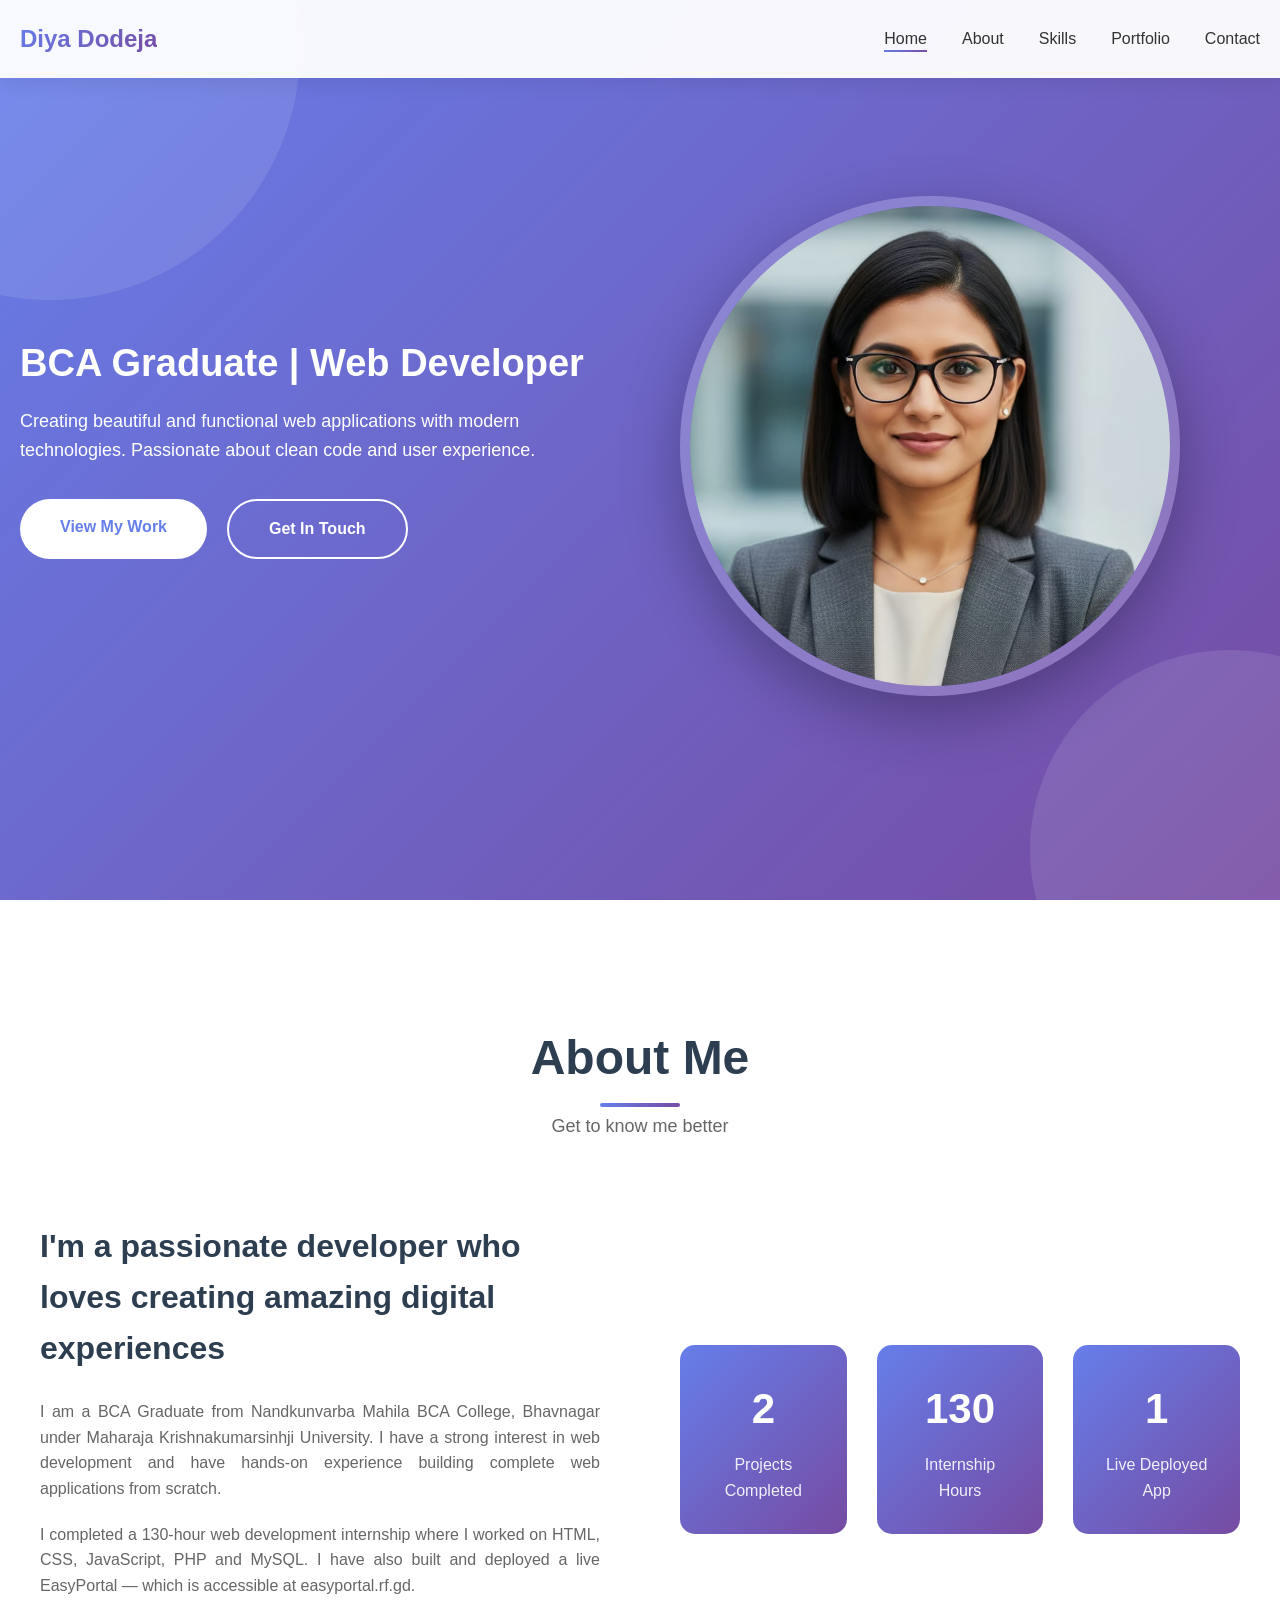
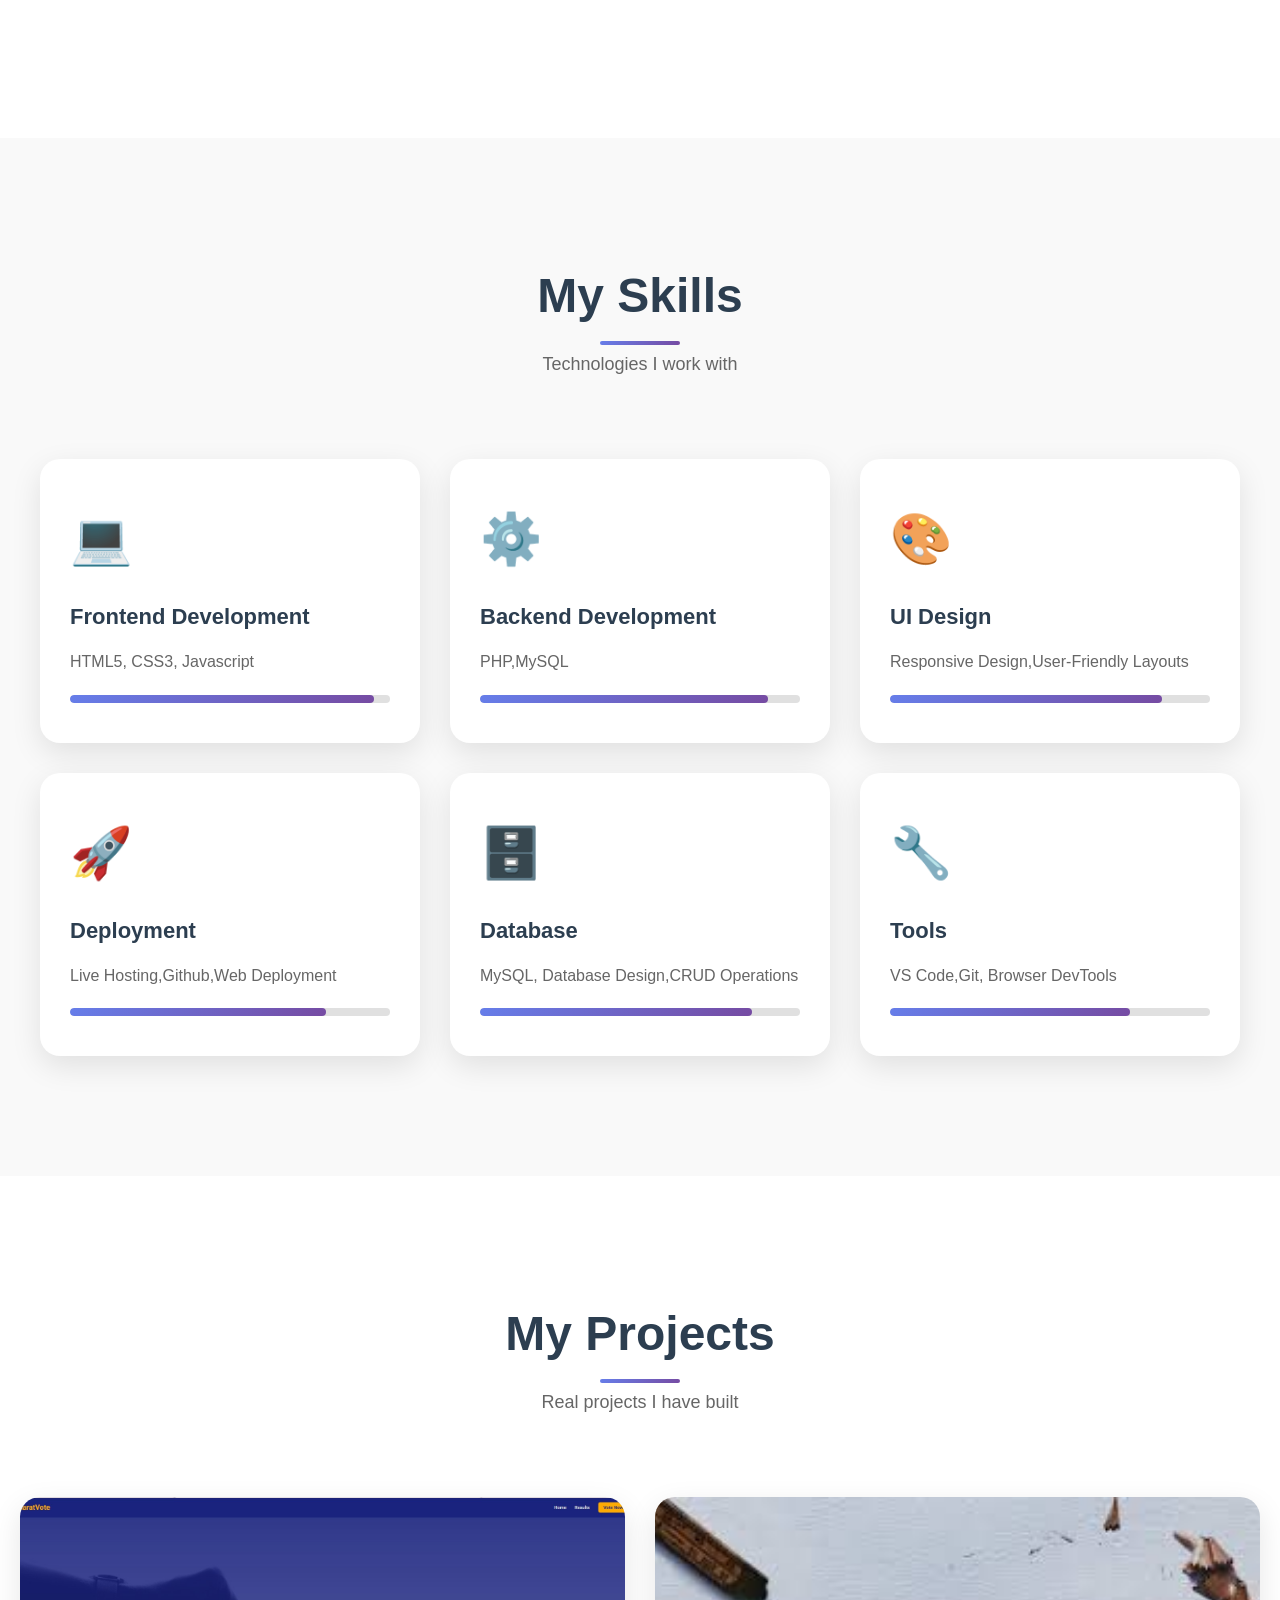
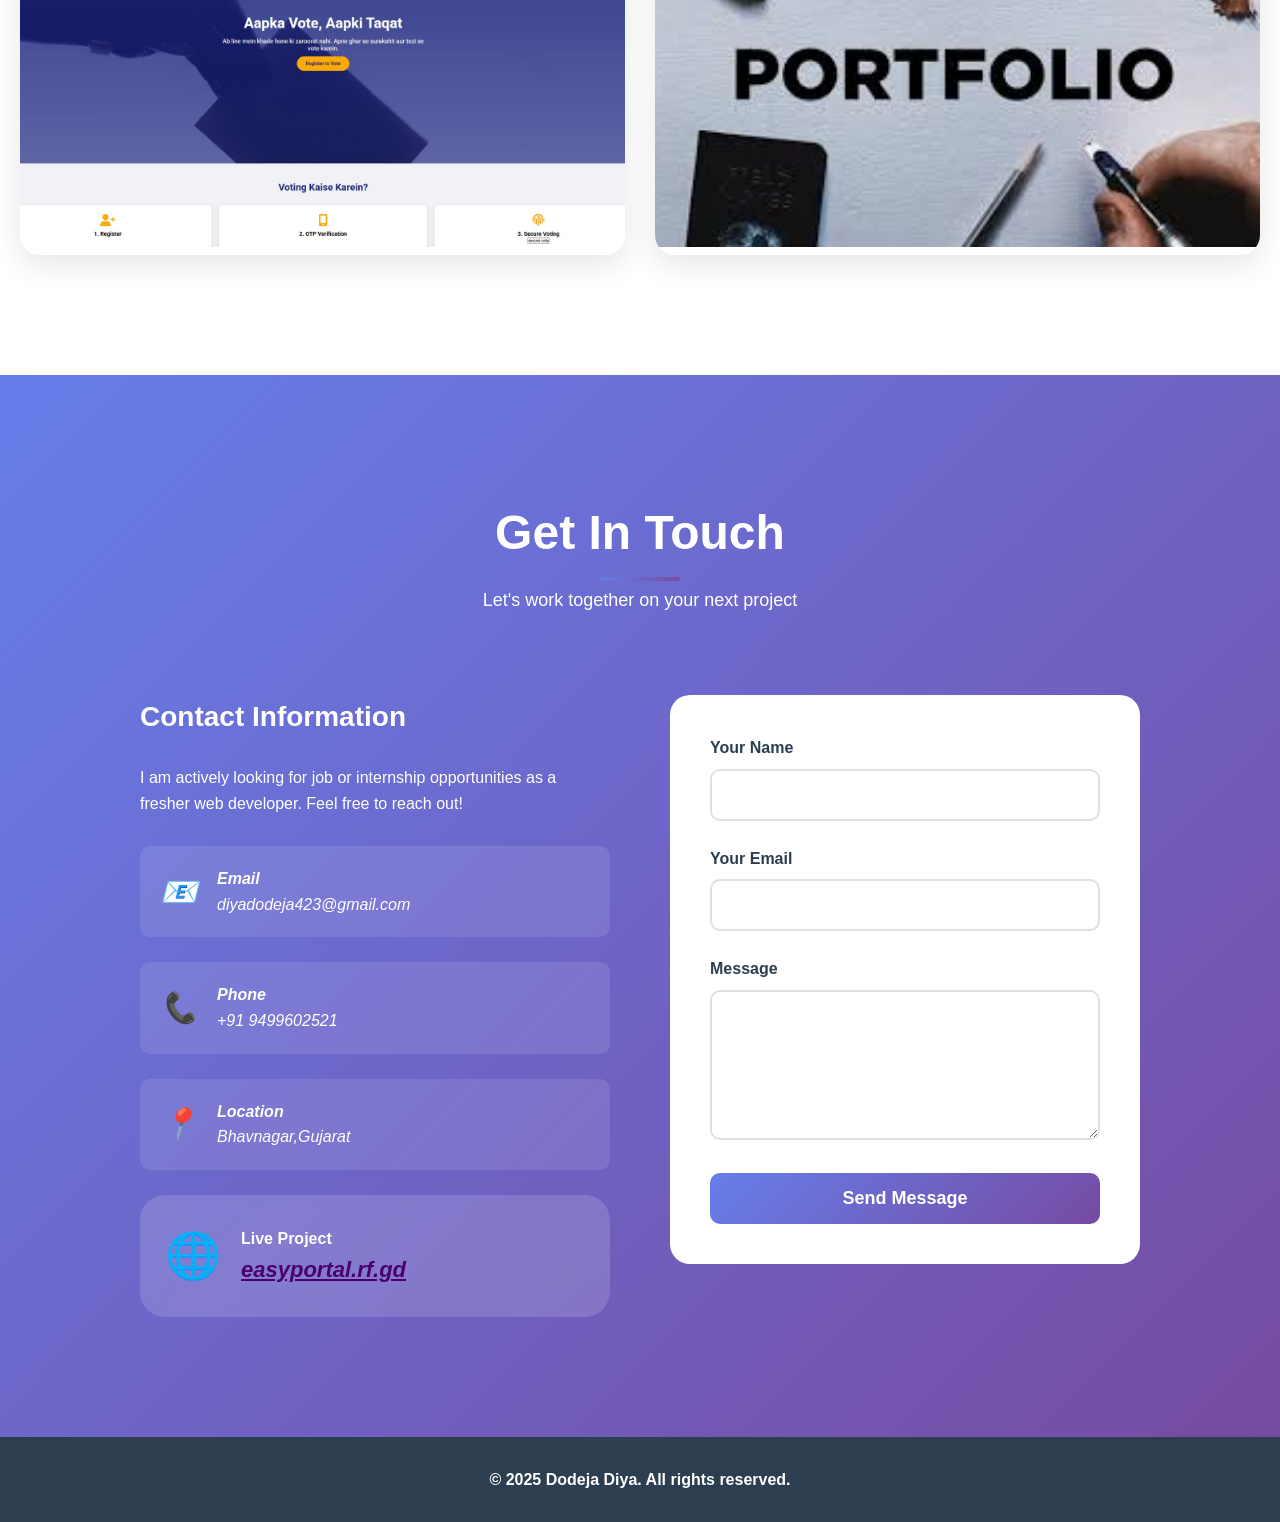
==== index.html @ b9c9d6f6 "Update index.html" ====
<!DOCTYPE html>
<html lang="en">

<head>
   
    <meta charset="UTF-8">
    <meta name="viewport" content="width=device-width, initial-scale=1.0">
    <title>My Portfolio</title>
    <link rel="stylesheet" type='text/css' media='screen' href="portfolio.css">
</head>

<body>
    <!-- Navigation -->
    <nav>
        <div class="container">
            <div class="logo">Diya Dodeja</div>
            <ul>
                <li><a href="#home" class="active">Home</a></li>
                <li><a href="#about">About</a></li>
                <li><a href="#skills">Skills</a></li>
                <li><a href="#portfolio">Portfolio</a></li>
                <li><a href="#contact">Contact</a></li>
            </ul>
        </div>
    </nav>

    <!-- Hero Section -->
    <section class="hero" id="home">
        <div class="container">
            <div class="hero-content">
                <h1>BCA Graduate | Web Developer</h1>
                
                <p>
                    Creating beautiful and functional web applications with modern technologies. Passionate about clean
                    code and user experience.
                </p>
                <div class="hero-buttons">
                    <a href="#portfolio" class="btn btn-primary">View My Work</a>
                    <a href="#contact" class="btn btn-secondary">Get In Touch</a>
                </div>
            </div>
            <div class="hero-image">
                <img src="images/profile.png" alt="Profile" class="profile-image">
            </div>
        </div>
    </section>

    <!-- About Section -->
    <section class="about" id="about">
        <div class="container">
            <header class="section-header">
                <h2>About Me</h2>
                <p>Get to know me better</p>
            </header>

            <div class="about-content">
                <div class="about-text">
                    <h3>I'm a passionate developer who loves creating amazing digital experiences</h3>
                    <p>
                        I am a BCA Graduate from Nandkunvarba 
                       Mahila BCA College, Bhavnagar under
                       Maharaja Krishnakumarsinhji University.
                       I have a strong interest in web
                       development and have hands-on experience
                       building complete web applications from scratch.
                    </p>
                    <p>
                        I completed a 130-hour web development
                       internship where I worked on HTML, CSS,
                      JavaScript, PHP and MySQL. I have also 
                       built and deployed a live EasyPortal — which
                       is accessible at easyportal.rf.gd.
                    </p>
                </div>

                <div class="stats">
                    <div class="stat-box">
                        <div class="stat-number">2</div>
                        <div class="stat-label">Projects Completed</div>
                    </div>
                    <div class="stat-box">
                        <div class="stat-number">130</div>
                        <div class="stat-label">Internship Hours </div>
                    </div>
                    <div class="stat-box">
                        <div class="stat-number">1 </div>
                        <div class="stat-label">Live Deployed App </div>
                    </div>
                </div>
            </div>
        </div>
    </section>

    <!-- Skills Section -->
    <section class="skills" id="skills">
        <div class="container">
            <header class="section-header">
                <h2>My Skills</h2>
                <p>Technologies I work with</p>
            </header>

            <div class="skills-grid">
                <article class="skill-card">
                    <div class="skill-icon">💻</div>
                    <h3>Frontend Development</h3>
                    <p>HTML5, CSS3, Javascript</p>
                    <div class="skill-progress">
                        <div class="progress-bar" style="width: 95%"></div>
                    </div>
                </article>

                <article class="skill-card">
                    <div class="skill-icon">⚙️</div>
                    <h3>Backend Development</h3>
                    <p>PHP,MySQL</p>
                    <div class="skill-progress">
                        <div class="progress-bar" style="width: 90%"></div>
                    </div>
                </article>

                <article class="skill-card">
                    <div class="skill-icon">🎨</div>
                    <h3>UI Design</h3>
                    <p> Responsive Design,User-Friendly Layouts</p>
                    <div class="skill-progress">
                        <div class="progress-bar" style="width: 85%"></div>
                    </div>
                </article>

                <article class="skill-card">
                    <div class="skill-icon">🚀</div>
                    <h3>Deployment</h3>
                    <p>Live Hosting,Github,Web Deployment</p>
                    <div class="skill-progress">
                        <div class="progress-bar" style="width: 80%"></div>
                    </div>
                </article>

                <article class="skill-card">
                    <div class="skill-icon">🗄️</div>

                    <h3>Database</h3>
                    <p>MySQL, Database Design,CRUD Operations</p>
                    <div class="skill-progress">
                        <div class="progress-bar" style="width: 85%"></div>
                    </div>
                </article>

                <article class="skill-card">
                    <div class="skill-icon">🔧</div>
                    <h3>Tools</h3>
                    <p>VS Code,Git, Browser DevTools</p>
                    <div class="skill-progress">
                        <div class="progress-bar" style="width: 75%"></div>
                    </div>
                </article>
            </div>
        </div>
    </section>

    <!-- Portfolio Section -->
    <section class="portfolio" id="portfolio">
        <div class="container">
            <header class="section-header">
                <h2>My Projects</h2>
                <p>Real projects I have built</p>
            </header>

            <div class="portfolio-grid">
                <article class="portfolio-item">
                    <figure>
                        <img src="images/disha.jpg" alt="Easy Portal -Live Project">
                    </figure>
                    <div class="portfolio-overlay">
                        <h3>Easy Portal</h3>
                        <p>Designed with a simple and user- friendly interface, BharatVote makes digital voting easy,fast and reliable for everyone. </p>
                        <div class="tags">
                            <span class="tag">HTML</span>
                            <span class="tag">CSS</span>
                            <span class="tag">JAVASCRIPT</span>
                            <span class="tag">PHP</span>
                            <span class="tag">MYSQL</span>
                        </div>
                    </div>
                </article>

                <article class="portfolio-item">
                    <figure>
                        <img src="images/port.jpg" alt="Portfolio">
                    </figure>
                    <div class="portfolio-overlay">
                        <h3>Personal Portfolio Website</h3>
                        <p>My Personal Portoflio website showcasing my skills, project and contact information. Built with pure HTML, CSS and JavaScript and deployed on Github.</p>
                        <div class="tags">
                            <span class="tag">HTML</span>
                            <span class="tag">CSS</span>
                            <span class="tag">JavaScript</span>
                           
                        </div>
                    </div>
                </article>
                
            </div>
        </div>
    </section>

    <!-- Contact Section -->
    <section class="contact" id="contact">
        <div class="container">
            <header class="section-header">
                <h2>Get In Touch</h2>
                <p>Let's work together on your next project</p>
            </header>

            <div class="contact-grid">
                <div class="contact-info">
                    <h3>Contact Information</h3>
                    <p style="margin-bottom: 30px;">
                        I am actively looking for job or internship opportunities as a fresher web developer.
                       Feel free to reach out!
                    </p>

                    <address>
                        <div class="contact-item">
                            <span class="contact-icon">📧</span>
                            <div>
                                <strong>Email</strong><br>
                                diyadodeja423@gmail.com
                            </div>
                        </div>

                        <div class="contact-item">
                            <span class="contact-icon">📞</span>
                            <div>
                                <strong>Phone</strong><br>
                                +91 9499602521
                            </div>
                        </div>

                        <div class="contact-item">
                            <span class="contact-icon">📍</span>
                            <div>
                                <strong>Location</strong><br>
                                Bhavnagar,Gujarat
                            </div>
                        </div>
                    </address>
                   <div class="info-box">
                      <div class="icon">🌐</div>

                      <div>
                          <strong>Live Project<strong><br>

                          <a href="https://easyportal.rf.gd" target="_blank" class="project-link">
                           easyportal.rf.gd
                           
                           </a>
                      </div>
                     </div>
                </div>

                <form class="contact-form">
                    <div class="form-group">
                        <label for="name">Your Name</label>
                        <input type="text" id="name" required>
                    </div>

                    <div class="form-group">
                        <label for="email">Your Email</label>
                        <input type="email" id="email" required>
                    </div>

                    <div class="form-group">
                        <label for="message">Message</label>
                        <textarea id="message" required></textarea>
                    </div>

                    <button type="submit" class="submit-btn">Send Message</button>
                </form>
            </div>
        </div>
    </section>

    <!-- Footer -->
    <footer>
        <p>&copy; 2025 Dodeja Diya. All rights reserved.</p>
    </footer>

    <!-- Scroll to Top Button -->
    <button class="scroll-top" onclick="scrollToTop()">↑</button>

    <script>
        // Smooth scrolling
        document.querySelectorAll('a[href^="#"]').forEach(anchor => {
            anchor.addEventListener('click', function (e) {
                e.preventDefault();
                document.querySelector(this.getAttribute('href')).scrollIntoView({
                    behavior: 'smooth'
                });
            });
        });

        // Scroll to top button
        window.addEventListener('scroll', function () {
            const scrollTop = document.querySelector('.scroll-top');
            if (window.pageYOffset > 300) {
                scrollTop.classList.add('show');
            } else {
                scrollTop.classList.remove('show');
            }
        });

        function scrollToTop() {
            window.scrollTo({
                top: 0,
                behavior: 'smooth'
            });
        }

        // Form submission
        document.querySelector('.contact-form').addEventListener('submit', function (e) {
            e.preventDefault();
            alert('Thank you for your message! I will get back to you soon.');
            this.reset();
        });
    </script>
</body>

</html>
---- portfolio.css ----
* {
            margin: 0;
            padding: 0;
            box-sizing: border-box;
        }

        html {
            scroll-behavior: smooth;
        }

        body {
            font-family: 'Segoe UI', Tahoma, Geneva, Verdana, sans-serif;
            line-height: 1.6;
            color: #333;
            overflow-x: hidden;
        }

        /* Navigation */
        nav {
            position: fixed;
            top: 0;
            width: 100%;
            background: rgba(255, 255, 255, 0.95);
            backdrop-filter: blur(10px);
            box-shadow: 0 2px 20px rgba(0, 0, 0, 0.1);
            z-index: 1000;
            transition: all 0.3s;
        }

        nav.scrolled {
            background: rgba(255, 255, 255, 1);
        }

        nav .container {
            max-width: 1400px;
            margin: 0 auto;
            padding: 20px;
            display: flex;
            justify-content: space-between;
            align-items: center;
        }

        .logo {
            font-size: 24px;
            font-weight: bold;
            background: linear-gradient(135deg, #667eea 0%, #764ba2 100%);
            -webkit-background-clip: text;
            -webkit-text-fill-color: transparent;
        }

        nav ul {
            list-style: none;
            display: flex;
            gap: 35px;
        }

        nav a {
            color: #333;
            text-decoration: none;
            font-weight: 500;
            position: relative;
            transition: color 0.3s;
        }

        nav a::after {
            content: '';
            position: absolute;
            bottom: -5px;
            left: 0;
            width: 0;
            height: 2px;
            background: linear-gradient(135deg, #667eea 0%, #764ba2 100%);
            transition: width 0.3s;
        }

        nav a:hover::after,
        nav a.active::after {
            width: 100%;
        }

        /* Hero Section */
        .hero {
            min-height: 100vh;
            display: flex;
            align-items: center;
            background: linear-gradient(135deg, #667eea 0%, #764ba2 100%);
            position: relative;
            overflow: hidden;
        }

        /* Animated Background */
        .hero::before {
            content: '';
            position: absolute;
            width: 500px;
            height: 500px;
            background: rgba(255, 255, 255, 0.1);
            border-radius: 50%;
            top: -200px;
            left: -200px;
            animation: float 6s ease-in-out infinite;
        }

        .hero::after {
            content: '';
            position: absolute;
            width: 400px;
            height: 400px;
            background: rgba(255, 255, 255, 0.1);
            border-radius: 50%;
            bottom: -150px;
            right: -150px;
            animation: float 8s ease-in-out infinite reverse;
        }

        @keyframes float {

            0%,
            100% {
                transform: translateY(0) translateX(0);
            }

            50% {
                transform: translateY(-30px) translateX(30px);
            }
        }

        .hero .container {
            max-width: 1400px;
            margin: 0 auto;
            padding: 0 20px;
            display: grid;
            grid-template-columns: 1fr 1fr;
            gap: 80px;
            align-items: center;
            position: relative;
            z-index: 1;
        }

        .hero-content {
            color: white;
        }

        .hero-content h1 {
            font-size: 38px;
            margin-bottom: 20px;
            animation: fadeInUp 1s;
            line-height: 1.2;
        
        }
@media (max-width: 768px) {
    .hero .container {
        grid-template-columns: 1fr;
    }

    .hero-content h1 {
        font-size: 32px;
    }
}

        .hero-content h2 {
            font-size: 32px;
            margin-bottom: 25px;
            opacity: 0.9;
            animation: fadeInUp 1s 0.2s both;
        }

        .hero-content p {
            font-size: 18px;
            margin-bottom: 35px;
            opacity: 0.9;
            animation: fadeInUp 1s 0.4s both;
        }

        @keyframes fadeInUp {
            from {
                opacity: 0;
                transform: translateY(30px);
            }

            to {
                opacity: 1;
                transform: translateY(0);
            }
        }

        .hero-buttons {
            display: flex;
            gap: 20px;
            animation: fadeInUp 1s 0.6s both;
        }

        .btn {
            padding: 15px 40px;
            border-radius: 50px;
            text-decoration: none;
            font-weight: bold;
            transition: all 0.3s;
            display: inline-block;
        }

        .btn-primary {
            background-color: white;
            color: #667eea;
        }

        .btn-primary:hover {
            transform: translateY(-3px);
            box-shadow: 0 10px 30px rgba(255, 255, 255, 0.3);
        }

        .btn-secondary {
            background-color: transparent;
            color: white;
            border: 2px solid white;
        }

        .btn-secondary:hover {
            background-color: white;
            color: #667eea;
        }

        /* Hero Image */
        .hero-image {
            animation: fadeInUp 1s 0.8s both;
        }

        .profile-image {
            width: 100%;
            max-width: 500px;
            height: auto;
            border-radius: 50%;
            border: 10px solid rgba(255, 255, 255, 0.2);
            box-shadow: 0 20px 60px rgba(0, 0, 0, 0.3);
            animation: rotate3d 20s linear infinite;
        }

        @keyframes rotate3d {
            0% {
                transform: rotateY(0deg);
            }

            100% {
                transform: rotateY(360deg);
            }
        }

        /* About Section */
        .about {
            padding: 120px 20px;
            background-color: white;
        }

        .about .container {
            max-width: 1200px;
            margin: 0 auto;
        }

        .section-header {
            text-align: center;
            margin-bottom: 80px;
        }

        .section-header h2 {
            font-size: 48px;
            color: #2c3e50;
            margin-bottom: 15px;
            position: relative;
            display: inline-block;
        }

        .section-header h2::after {
            content: '';
            position: absolute;
            bottom: -10px;
            left: 50%;
            transform: translateX(-50%);
            width: 80px;
            height: 4px;
            background: linear-gradient(135deg, #667eea 0%, #764ba2 100%);
            border-radius: 2px;
        }

        .section-header p {
            color: #666;
            font-size: 18px;
        }

        .about-content {
            display: grid;
            grid-template-columns: 1fr 1fr;
            gap: 80px;
            align-items: center;
        }

        .about-text h3 {
            font-size: 32px;
            color: #2c3e50;
            margin-bottom: 25px;
        }

        .about-text p {
            color: #666;
            margin-bottom: 20px;
            text-align: justify;
        }

        /* Stats */
        .stats {
            display: grid;
            grid-template-columns: repeat(3, 1fr);
            gap: 30px;
            margin-top: 40px;
        }

        .stat-box {
            text-align: center;
            padding: 30px;
            background: linear-gradient(135deg, #667eea 0%, #764ba2 100%);
            border-radius: 15px;
            color: white;
            transition: transform 0.3s;
        }

        .stat-box:hover {
            transform: translateY(-10px);
        }

        .stat-number {
            font-size: 42px;
            font-weight: bold;
            margin-bottom: 10px;
        }

        .stat-label {
            font-size: 16px;
            opacity: 0.9;
        }

        /* Skills Section */
        .skills {
            padding: 120px 20px;
            background-color: #f9f9f9;
        }

        .skills .container {
            max-width: 1200px;
            margin: 0 auto;
        }

        .skills-grid {
            display: grid;
            grid-template-columns: repeat(auto-fit, minmax(280px, 1fr));
            gap: 30px;
        }

        .skill-card {
            background-color: white;
            padding: 40px 30px;
            border-radius: 20px;
            box-shadow: 0 10px 30px rgba(0, 0, 0, 0.1);
            transition: all 0.3s;
            position: relative;
            overflow: hidden;
        }

        .skill-card::before {
            content: '';
            position: absolute;
            top: 0;
            left: 0;
            width: 100%;
            height: 5px;
            background: linear-gradient(135deg, #667eea 0%, #764ba2 100%);
            transform: scaleX(0);
            transition: transform 0.3s;
        }

        .skill-card:hover {
            transform: translateY(-10px);
            box-shadow: 0 15px 40px rgba(0, 0, 0, 0.15);
        }

        .skill-card:hover::before {
            transform: scaleX(1);
        }

        .skill-icon {
            font-size: 50px;
            margin-bottom: 20px;
        }

        .skill-card h3 {
            font-size: 22px;
            color: #2c3e50;
            margin-bottom: 15px;
        }

        .skill-card p {
            color: #666;
            margin-bottom: 20px;
        }

        .skill-progress {
            width: 100%;
            height: 8px;
            background-color: #e0e0e0;
            border-radius: 10px;
            overflow: hidden;
        }

        .progress-bar {
            height: 100%;
            background: linear-gradient(135deg, #667eea 0%, #764ba2 100%);
            border-radius: 10px;
            transition: width 1s ease-out;
        }

        /* Portfolio Section */
        .portfolio {
            padding: 120px 20px;
            background-color: white;
        }

        .portfolio .container {
            max-width: 1400px;
            margin: 0 auto;
        }

        .portfolio-grid {
            display: grid;
            grid-template-columns: repeat(auto-fit, minmax(350px, 1fr));
            gap: 30px;
        }

        .portfolio-item {
            position: relative;
            border-radius: 20px;
            overflow: hidden;
            cursor: pointer;
            box-shadow: 0 10px 30px rgba(0, 0, 0, 0.1);
            transition: transform 0.3s;
        }

        .portfolio-item:hover {
            transform: scale(1.05);
        }

        .portfolio-item figure {
            margin: 0;
        }

        .portfolio-item img {
            width: 100%;
            height: 350px;
            object-fit: cover;
            transition: transform 0.5s;
        }

        .portfolio-item:hover img {
            transform: scale(1.2);
        }

        .portfolio-overlay {
            position: absolute;
            top: 0;
            left: 0;
            right: 0;
            bottom: 0;
            background: linear-gradient(to top, rgba(0, 0, 0, 0.9) 0%, transparent 100%);
            display: flex;
            flex-direction: column;
            justify-content: flex-end;
            padding: 30px;
            opacity: 0;
            transition: opacity 0.3s;
        }

        .portfolio-item:hover .portfolio-overlay {
            opacity: 1;
        }

        .portfolio-overlay h3 {
            color: white;
            font-size: 26px;
            margin-bottom: 10px;
        }

        .portfolio-overlay p {
            color: rgba(255, 255, 255, 0.8);
            margin-bottom: 15px;
        }

        .tags {
            display: flex;
            gap: 10px;
            flex-wrap: wrap;
        }

        .tag {
            padding: 5px 15px;
            background-color: rgba(255, 255, 255, 0.2);
            border-radius: 20px;
            font-size: 12px;
            color: white;
        }

        /* Contact Section */
        .contact {
            padding: 120px 20px;
            background: linear-gradient(135deg, #667eea 0%, #764ba2 100%);
            color: white;
        }

        .contact .container {
            max-width: 1000px;
            margin: 0 auto;
        }

        .contact .section-header h2,
        .contact .section-header p {
            color: white;
        }

        .contact-grid {
            display: grid;
            grid-template-columns: 1fr 1fr;
            gap: 60px;
        }

        .contact-info h3 {
            font-size: 28px;
            margin-bottom: 25px;
        }

        .contact-item {
            display: flex;
            align-items: center;
            gap: 20px;
            margin-bottom: 25px;
            padding: 20px;
            background: rgba(255, 255, 255, 0.1);
            border-radius: 10px;
            transition: background 0.3s;
        }

        .contact-item:hover {
            background: rgba(255, 255, 255, 0.2);
        }

.project-link{
    color: blue;
    font-style: italic;
    font-size: 18px;
    text-decoration: underline;
}

        .contact-icon {
            font-size: 30px;
        }

        .contact-form {
            background-color: white;
            padding: 40px;
            border-radius: 20px;
        }



        .form-group {
            margin-bottom: 25px;
        }

        .form-group label {
            display: block;
            color: #2c3e50;
            font-weight: 600;
            margin-bottom: 8px;
        }

        .form-group input,
        .form-group textarea {
            width: 100%;
            padding: 15px;
            border: 2px solid #e0e0e0;
            border-radius: 10px;
            font-size: 16px;
            font-family: inherit;
            transition: border-color 0.3s;
        }

        .form-group input:focus,
        .form-group textarea:focus {
            outline: none;
            border-color: #667eea;
        }

        .form-group textarea {
            min-height: 150px;
            resize: vertical;
        }

        .submit-btn {
            width: 100%;
            padding: 15px;
            background: linear-gradient(135deg, #667eea 0%, #764ba2 100%);
            color: white;
            border: none;
            border-radius: 10px;
            font-size: 18px;
            font-weight: bold;
            cursor: pointer;
            transition: all 0.3s;
        }

        .submit-btn:hover {
            transform: translateY(-2px);
            box-shadow: 0 10px 30px rgba(102, 126, 234, 0.4);
        }




.info-box{
    display:flex;
    align-items:center;
    gap:20px;
    background:rgba(255,255,255,0.15);
    padding:25px;
    border-radius:25px;
    margin-top:25px;
    backdrop-filter:blur(10px);
}

.info-box .icon{
    font-size:45px;
}

.info-box h3{
    color:white;
    font-size:28px;
    margin-bottom:8px;
    font-style:italic;
}

.info-box a{
    color:#4b006e;
    font-size:22px;
    text-decoration:underline;
}

        /* Footer */
        footer {
            background-color: #2c3e50;
            color: white;
            text-align: center;
            padding: 30px 20px;
        }

        /* Scroll to Top */
        .scroll-top {
            position: fixed;
            bottom: 30px;
            right: 30px;
            width: 50px;
            height: 50px;
            background: linear-gradient(135deg, #667eea 0%, #764ba2 100%);
            color: white;
            border: none;
            border-radius: 50%;
            font-size: 24px;
            cursor: pointer;
            opacity: 0;
            transition: all 0.3s;
            z-index: 999;
        }

        .scroll-top.show {
            opacity: 1;
        }

        .scroll-top:hover {
            transform: translateY(-5px);
        }

        /* Responsive */
        @media (max-width: 968px) {

            .hero .container,
            .about-content,
            .contact-grid {
                grid-template-columns: 1fr;
            }

            .stats {
                grid-template-columns: 1fr;
            }

            .hero-content h1 {
                font-size: 36px;
            }

            nav ul {
                display: none;
            }
        }
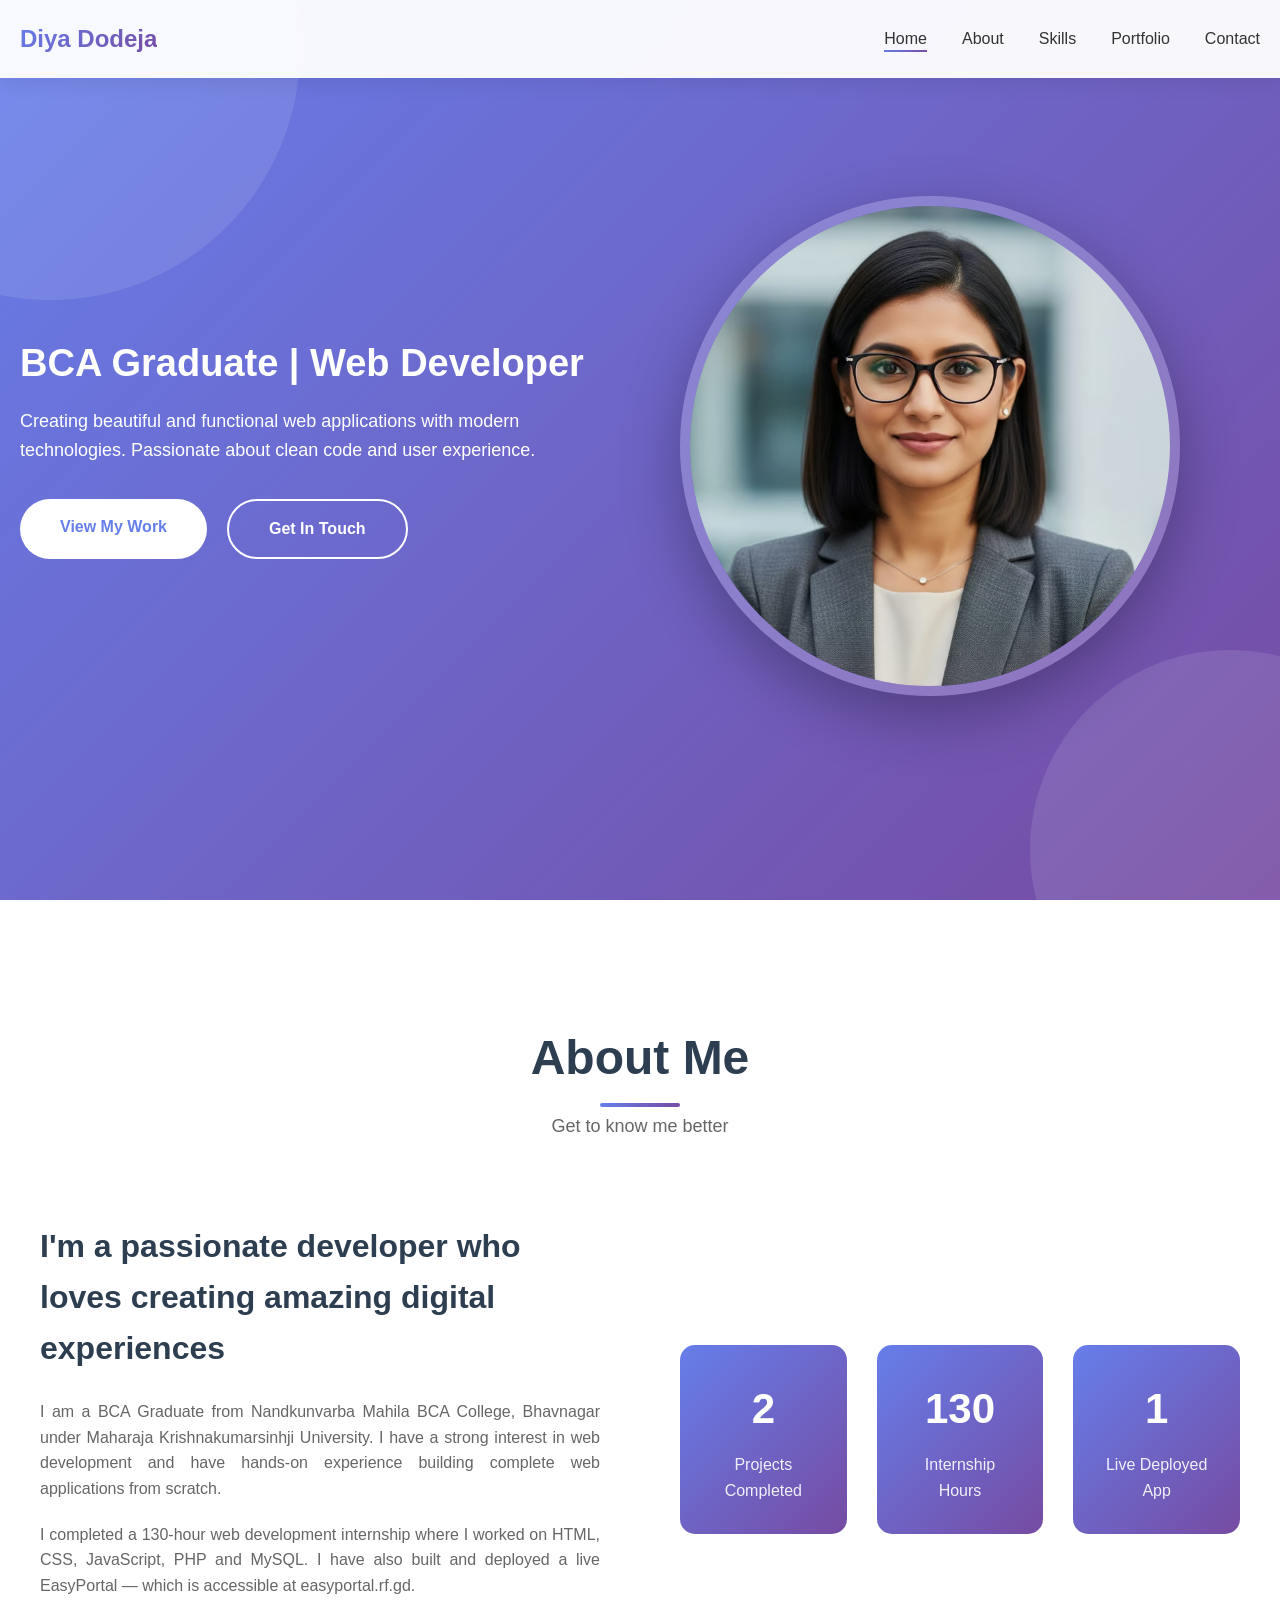
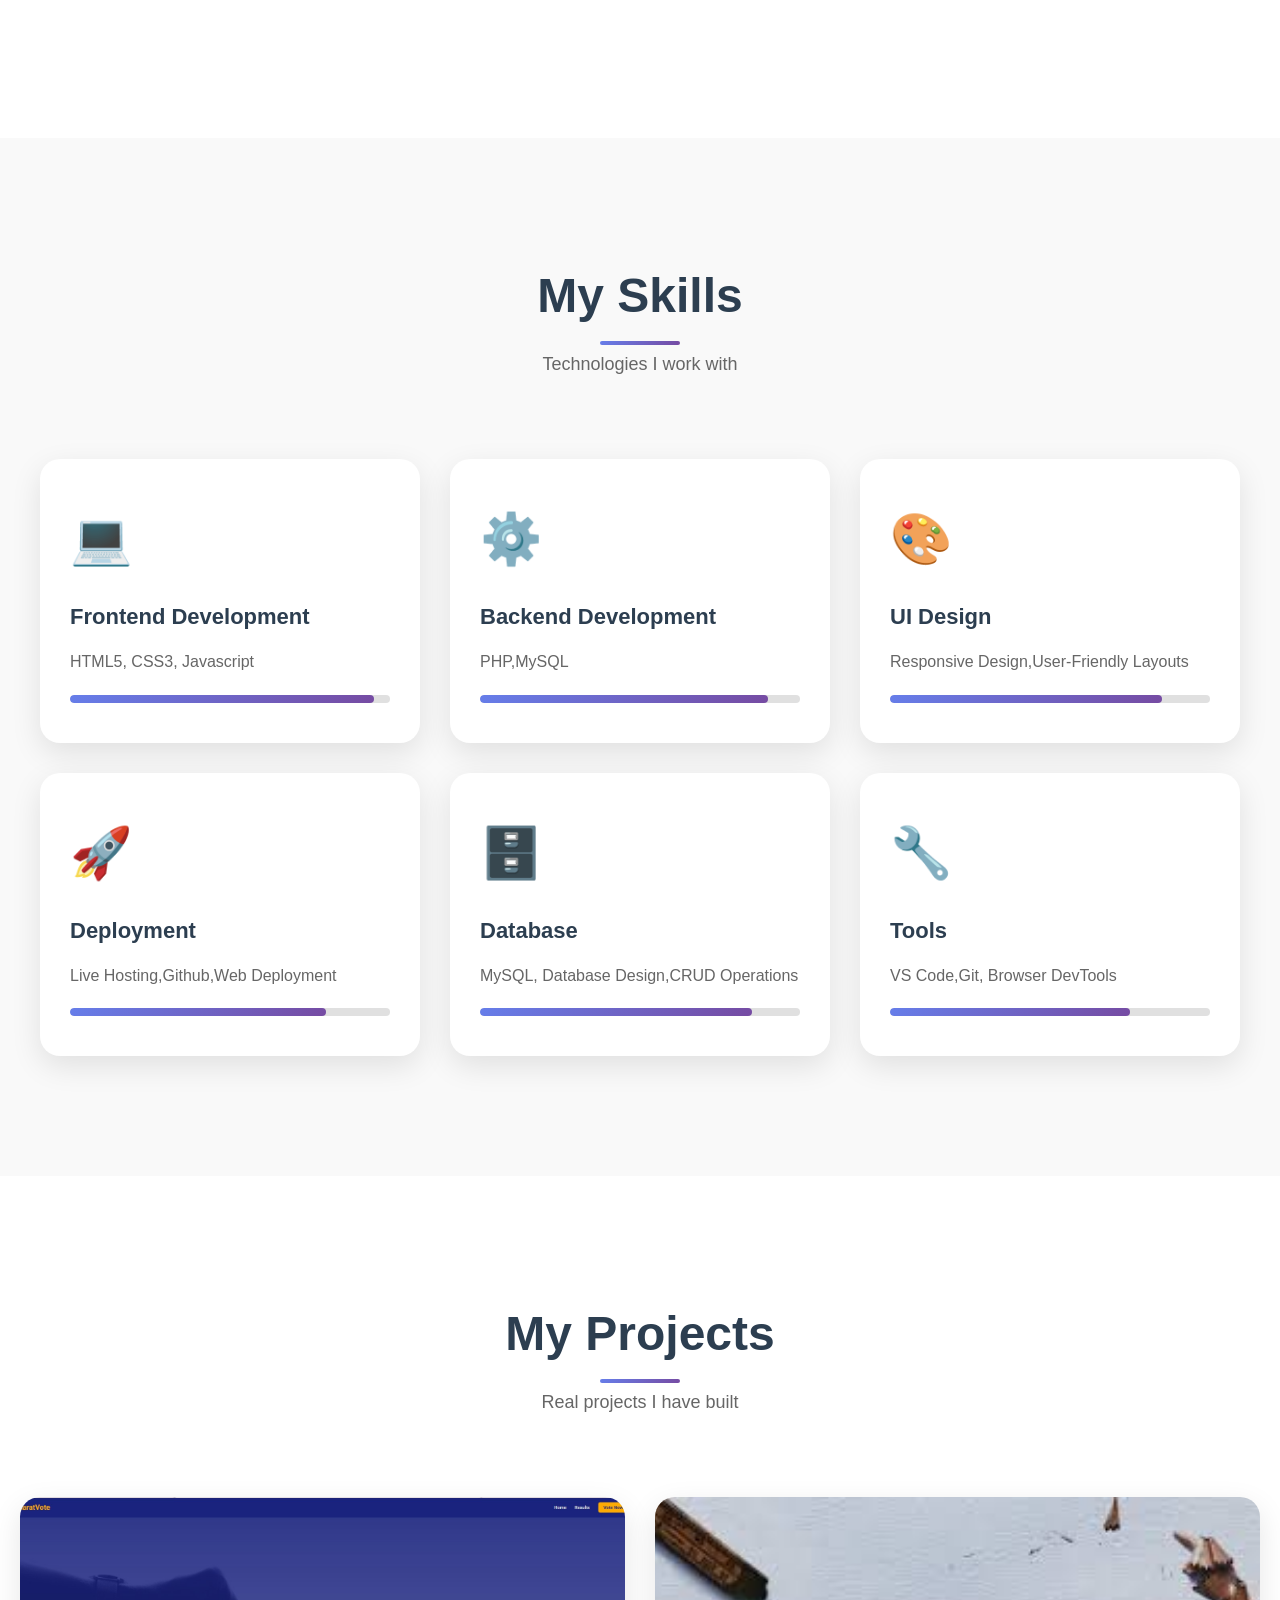
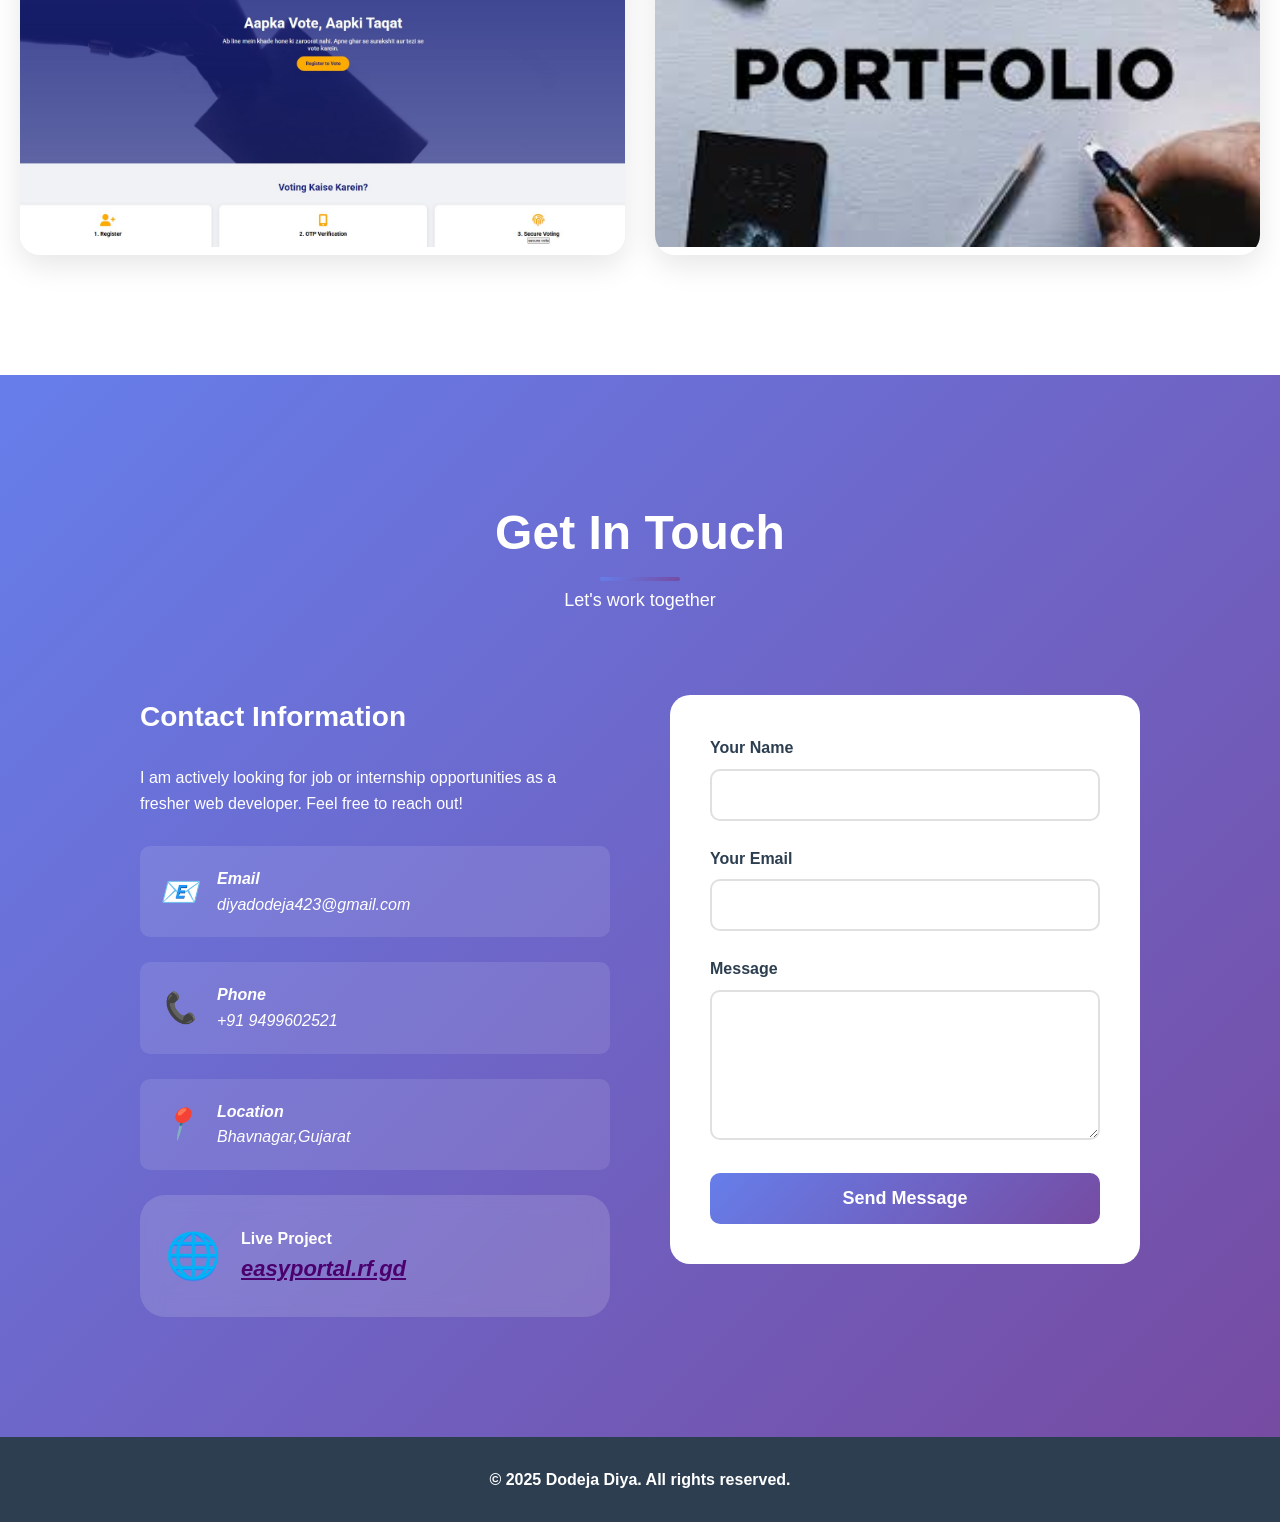
==== commit ce73a977: "Update index.html" ====
--- a/index.html
+++ b/index.html
@@ -209,7 +209,7 @@
         <div class="container">
             <header class="section-header">
                 <h2>Get In Touch</h2>
-                <p>Let's work together on your next project</p>
+                <p>Let's work together </p>
             </header>
 
             <div class="contact-grid">
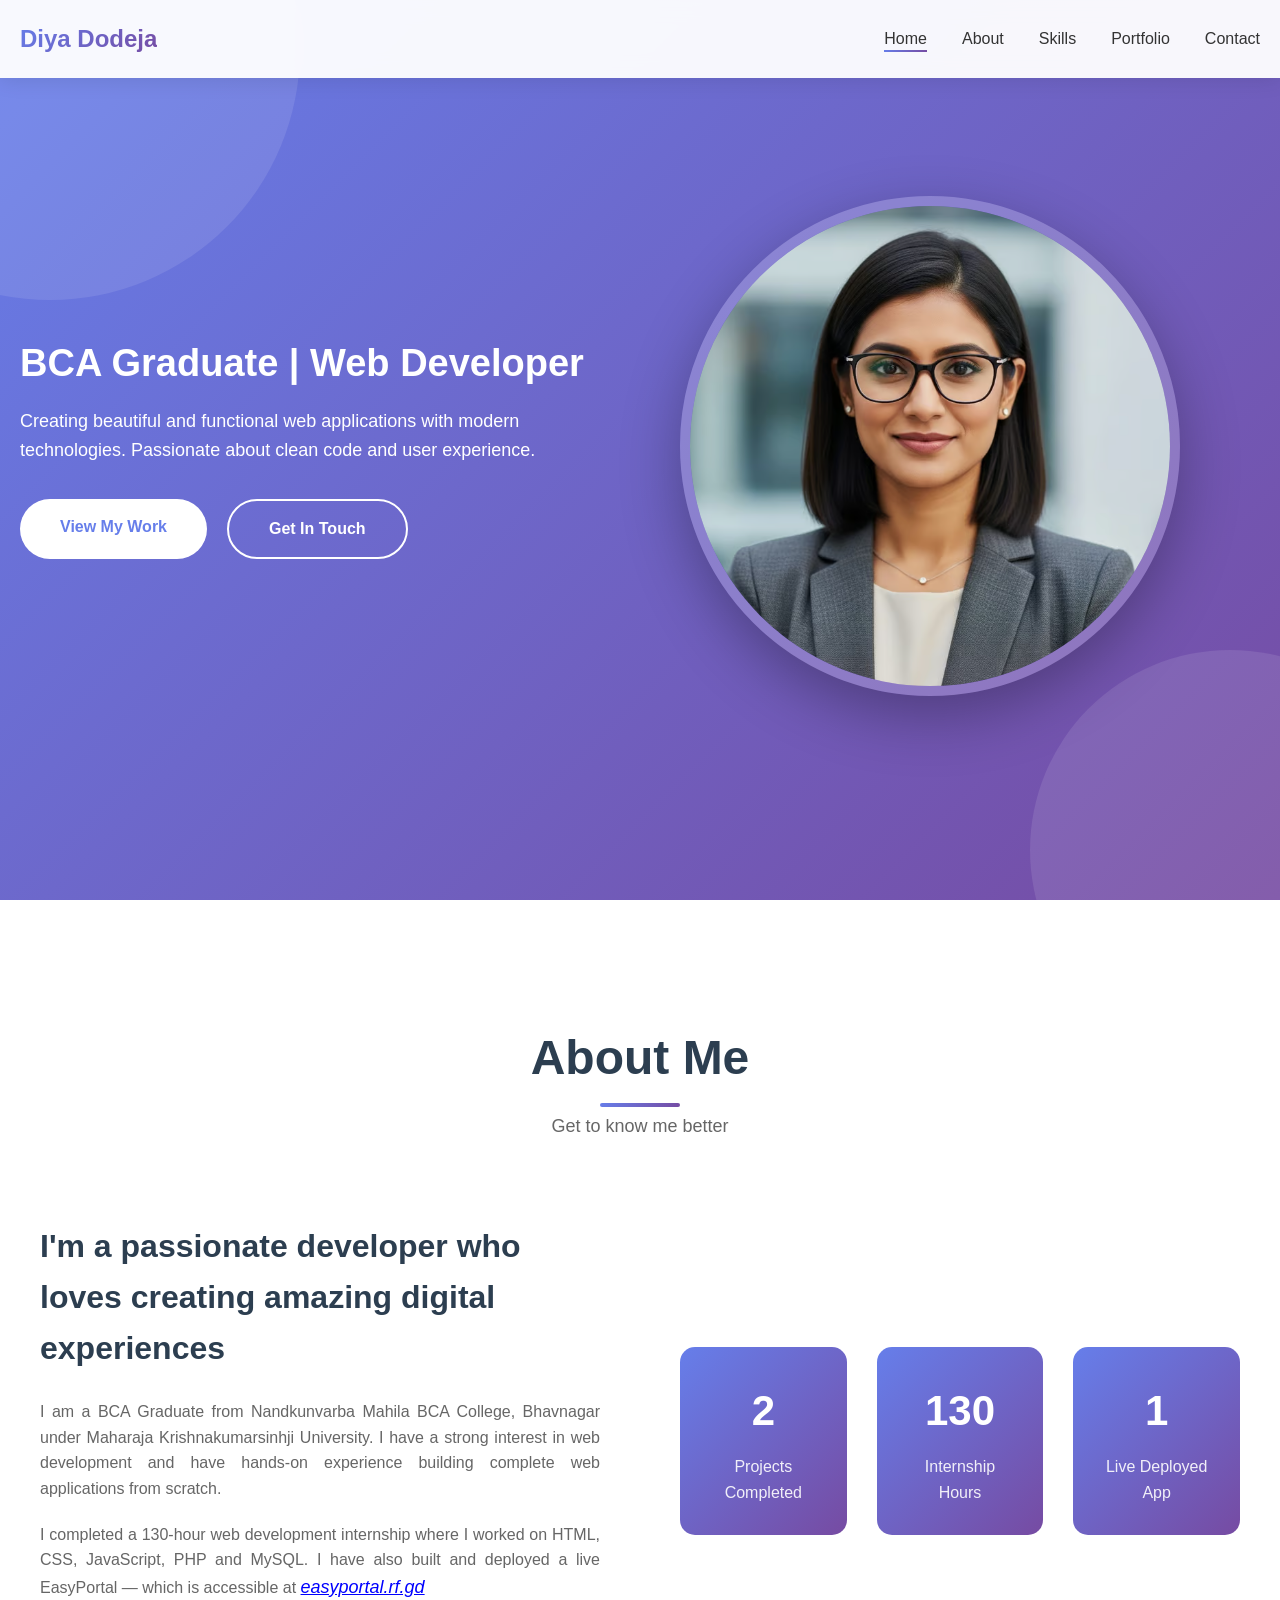
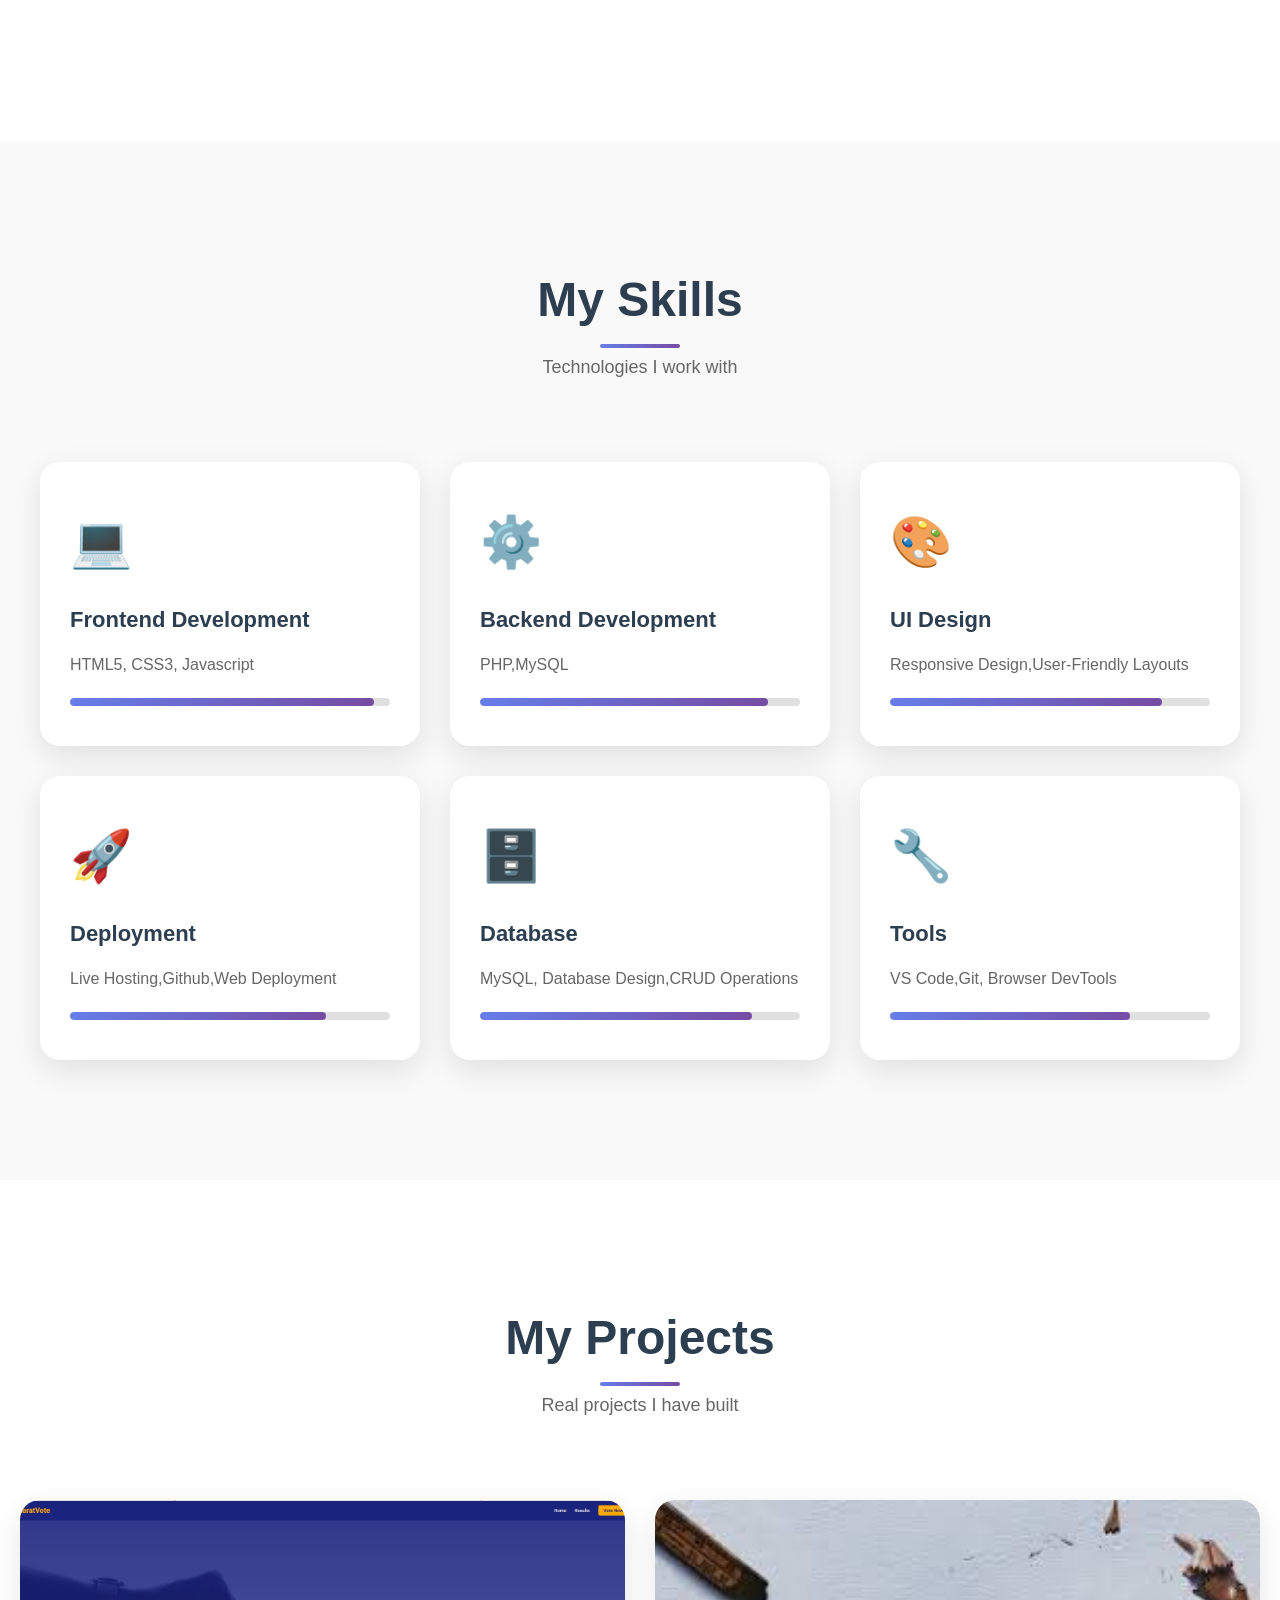
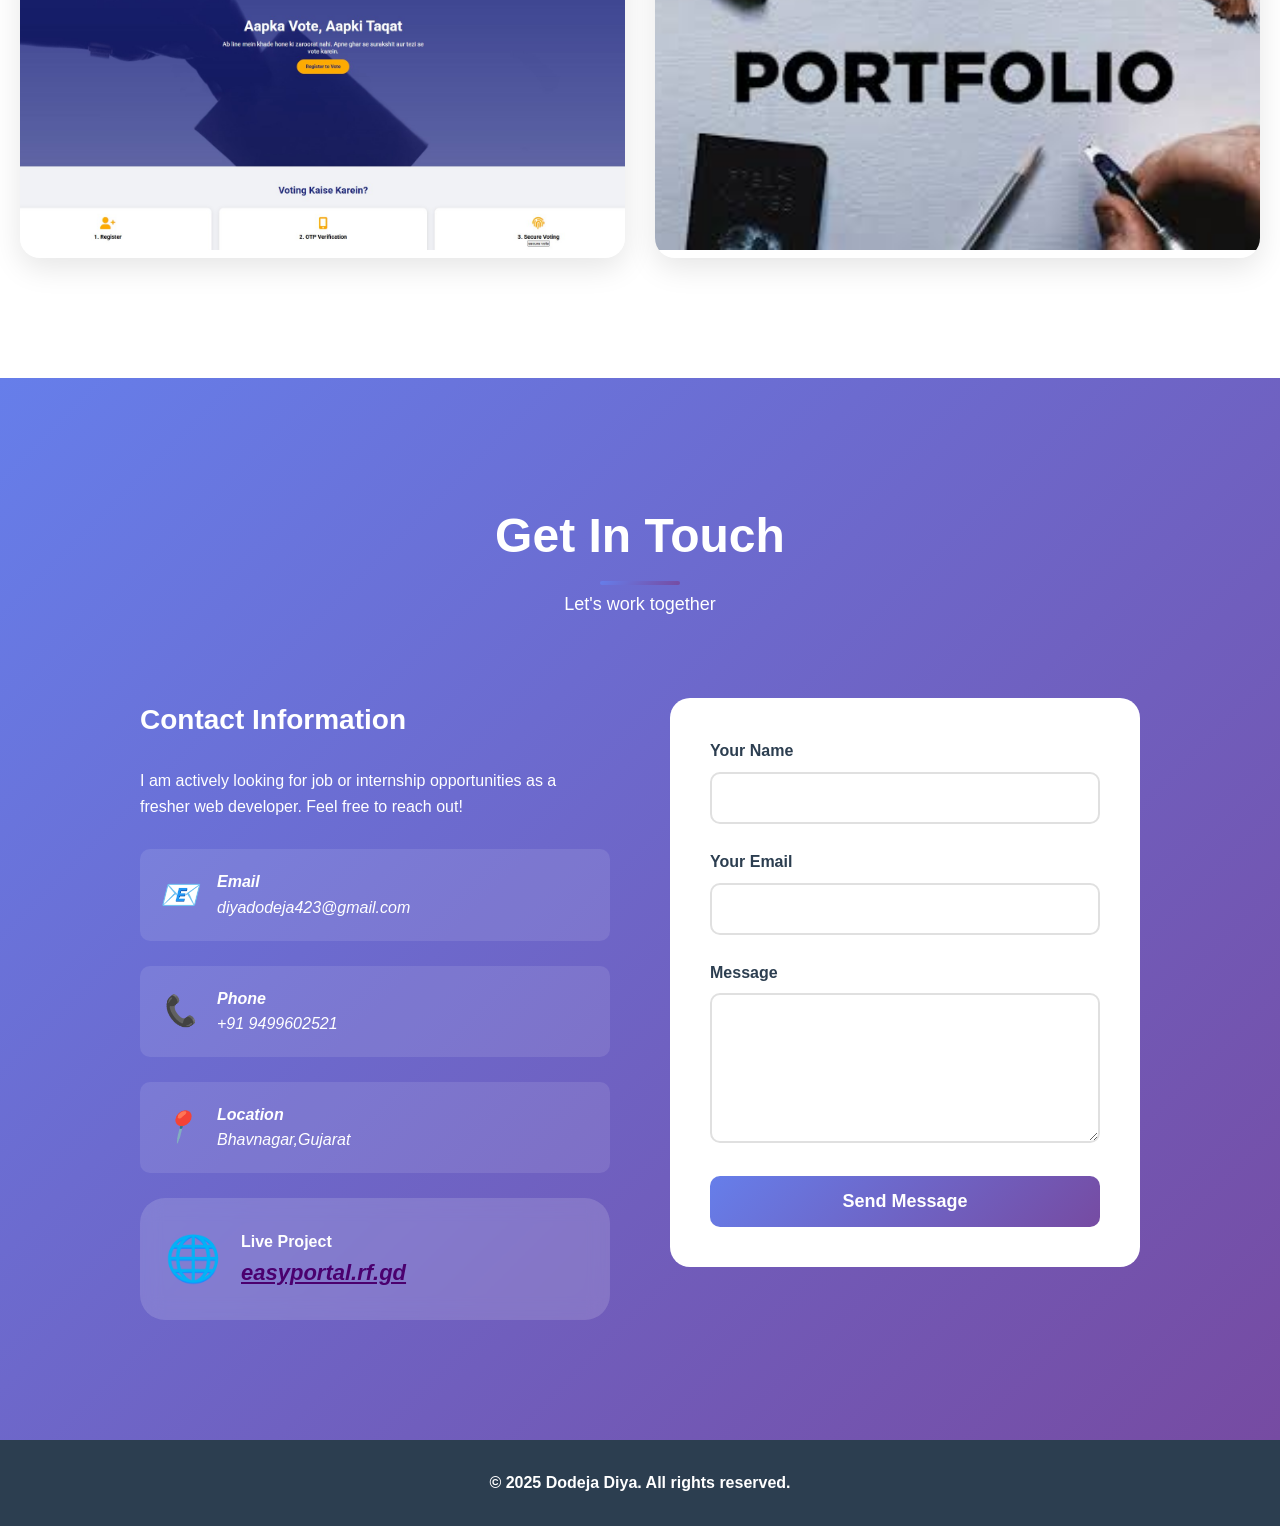
==== commit e1124723: "Update index.html" ====
--- a/index.html
+++ b/index.html
@@ -69,7 +69,9 @@
                        internship where I worked on HTML, CSS,
                       JavaScript, PHP and MySQL. I have also 
                        built and deployed a live EasyPortal — which
-                       is accessible at easyportal.rf.gd.
+                       is accessible at <a href="https://easyportal.rf.gd" target="_blank" class="project-link">
+                                     easyportal.rf.gd
+                                        </a>
                     </p>
                 </div>
 
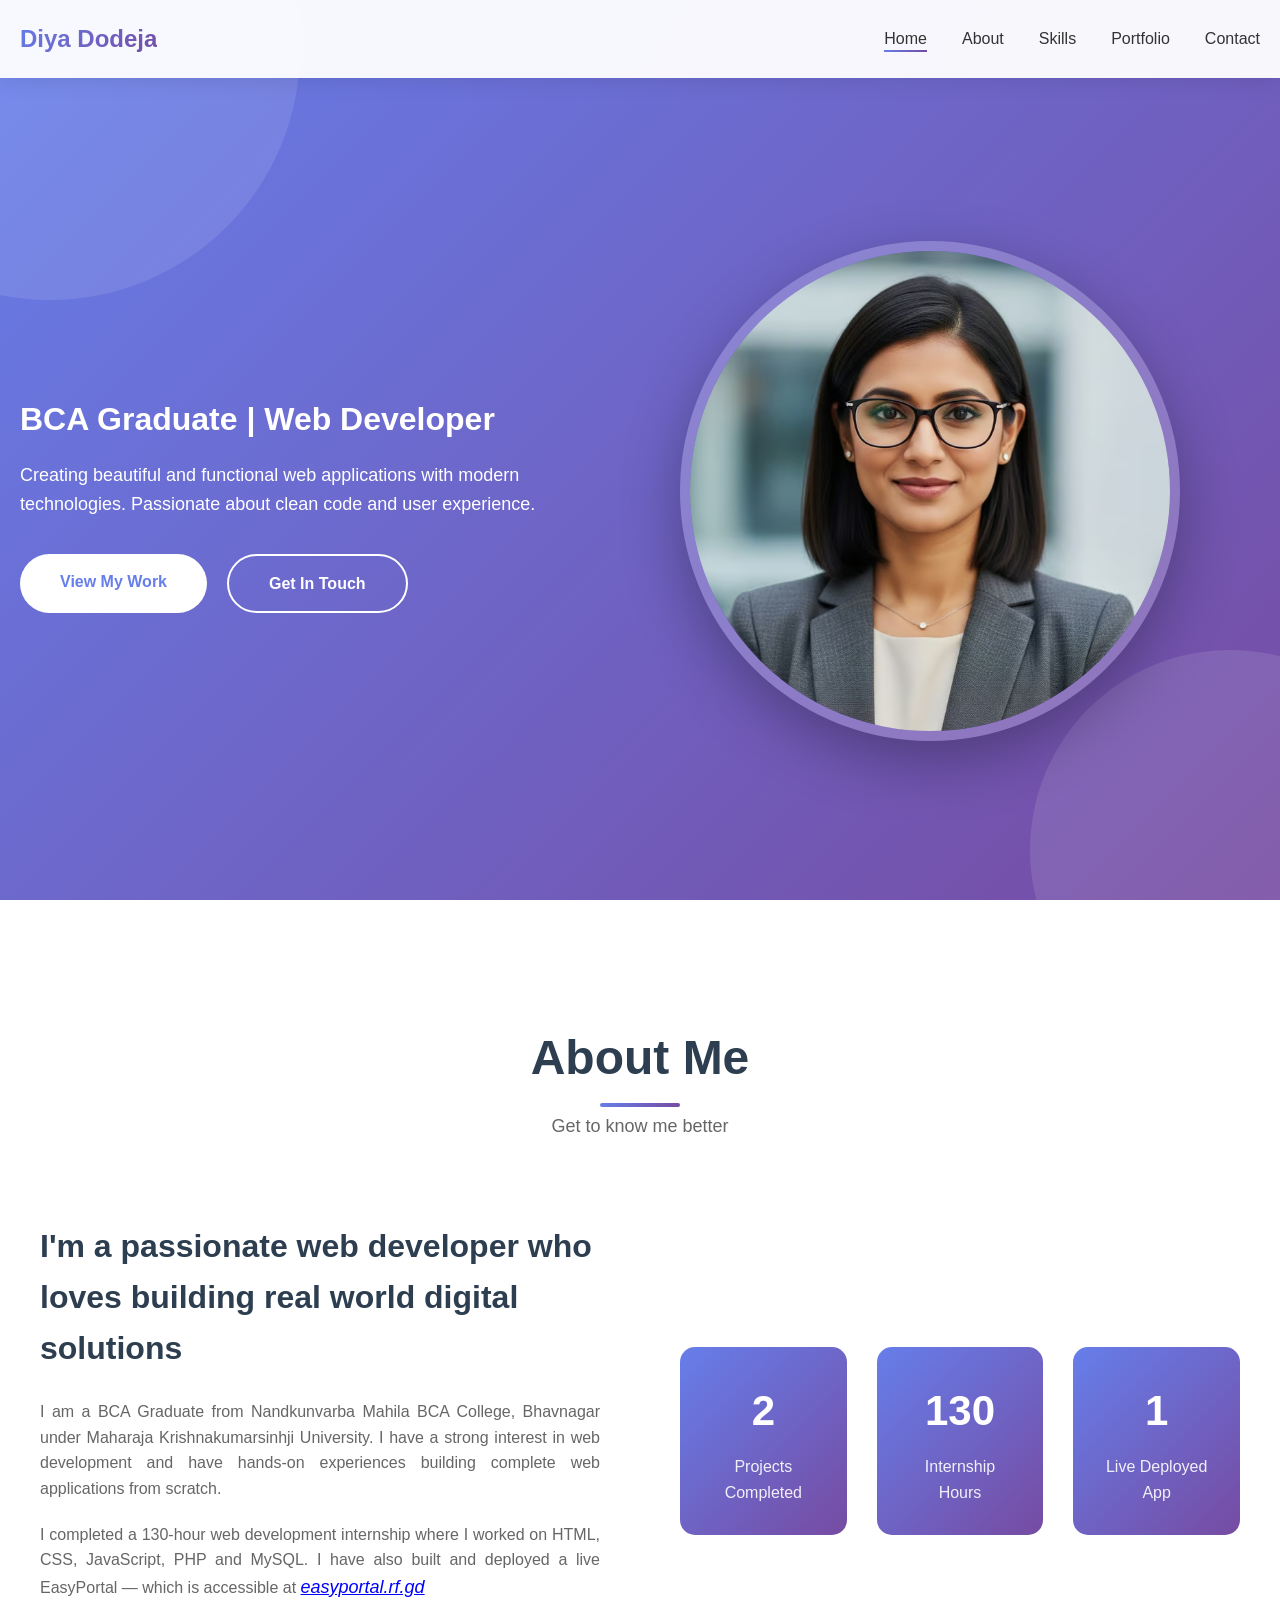
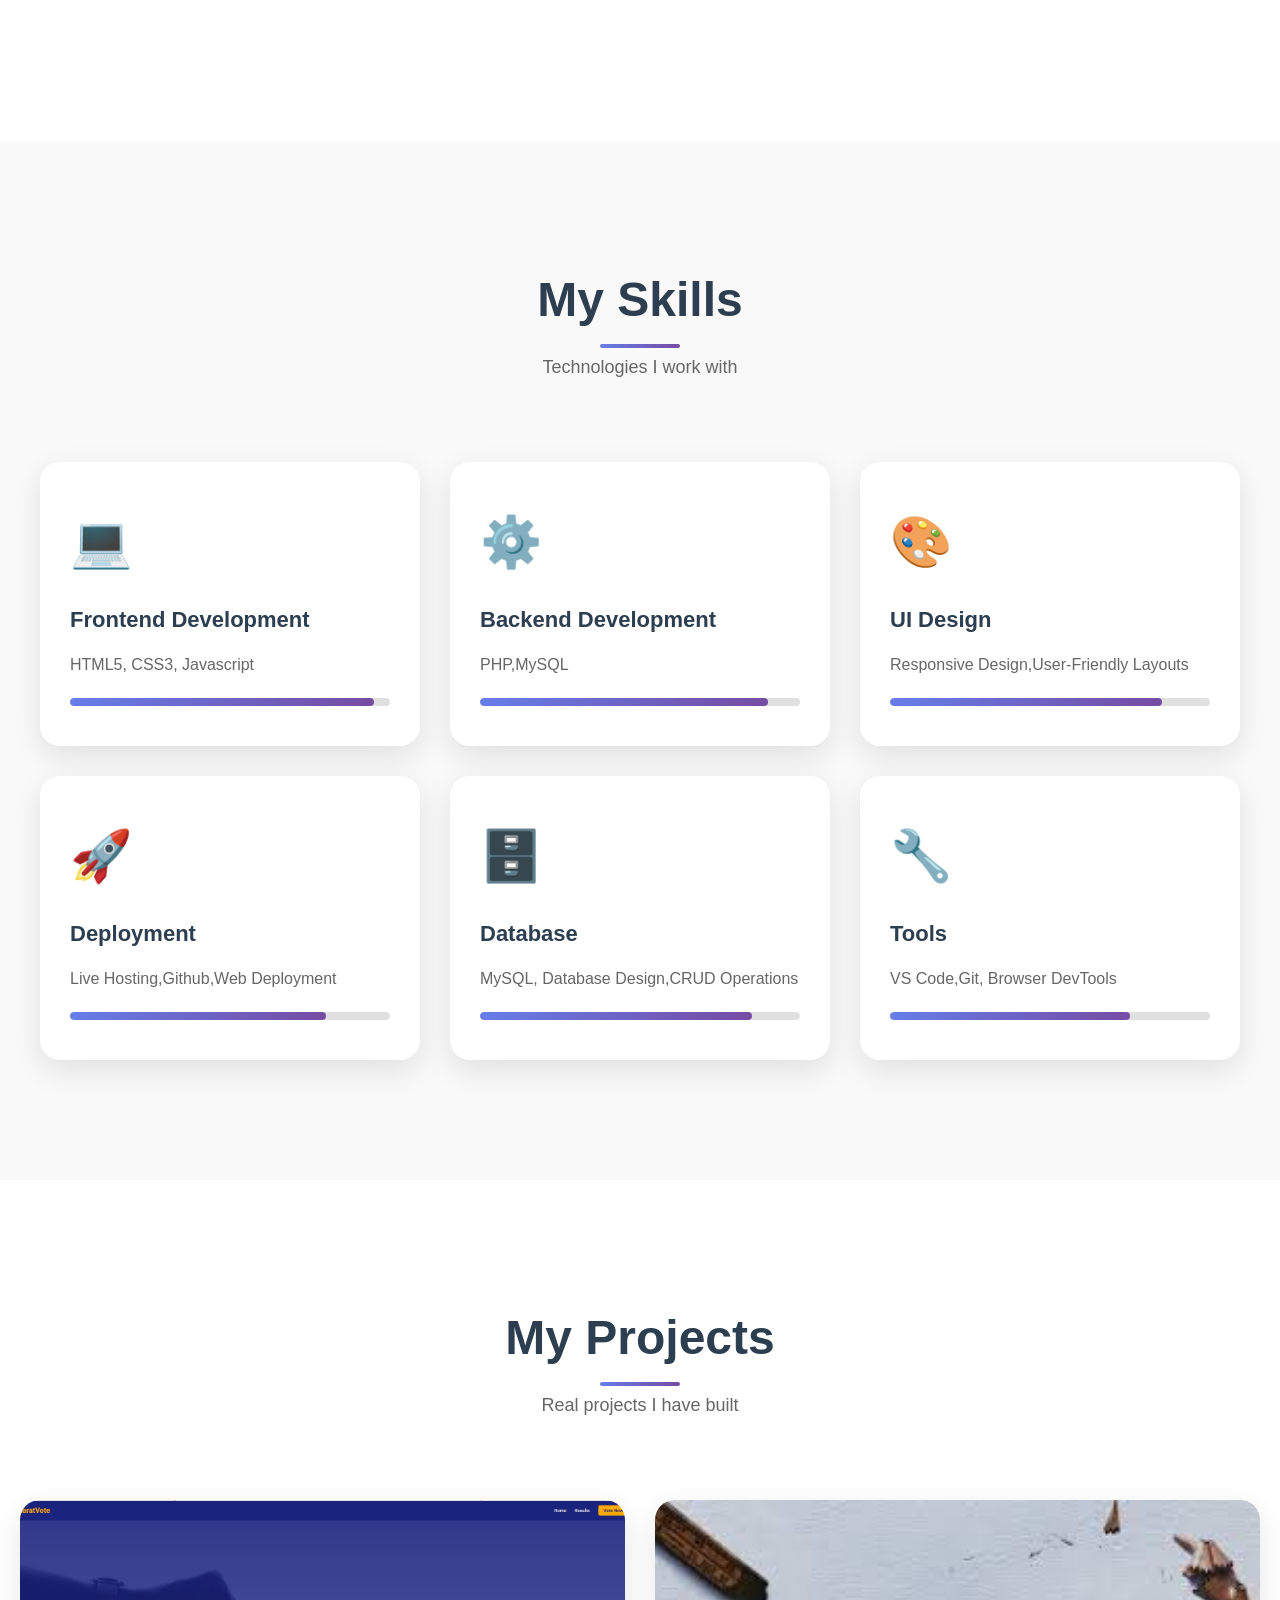
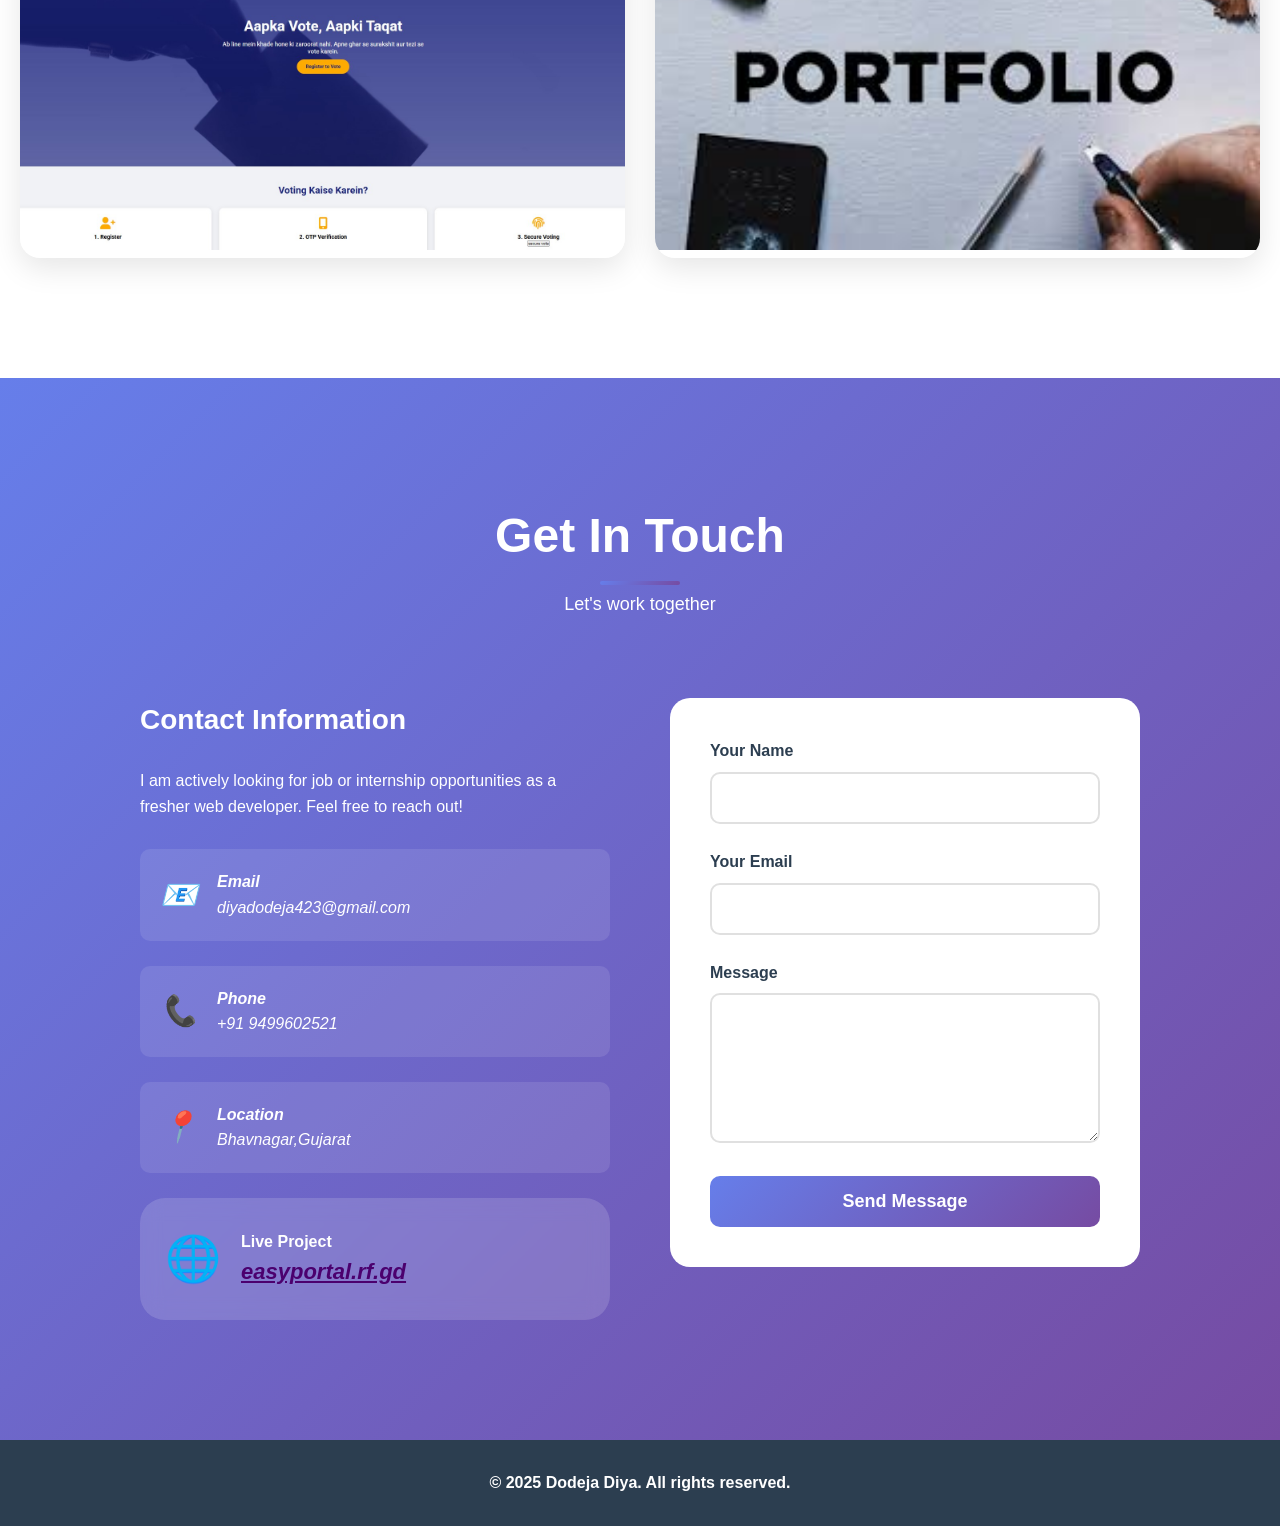
==== commit 995b1a0e: "Update index.html" ====
--- a/index.html
+++ b/index.html
@@ -55,13 +55,13 @@
 
             <div class="about-content">
                 <div class="about-text">
-                    <h3>I'm a passionate developer who loves creating amazing digital experiences</h3>
+                    <h3>I'm a passionate web developer who loves building real world digital solutions</h3>
                     <p>
                         I am a BCA Graduate from Nandkunvarba 
                        Mahila BCA College, Bhavnagar under
                        Maharaja Krishnakumarsinhji University.
                        I have a strong interest in web
-                       development and have hands-on experience
+                       development and have hands-on experiences 
                        building complete web applications from scratch.
                     </p>
                     <p>
@@ -69,7 +69,8 @@
                        internship where I worked on HTML, CSS,
                       JavaScript, PHP and MySQL. I have also 
                        built and deployed a live EasyPortal — which
-                       is accessible at <a href="https://easyportal.rf.gd" target="_blank" class="project-link">
+                       is accessible at <a href="https://easyportal.rf.gd" target="_blank"
+                                           class="project-link">
                                      easyportal.rf.gd
                                         </a>
                     </p>
@@ -183,6 +184,9 @@
                             <span class="tag">PHP</span>
                             <span class="tag">MYSQL</span>
                         </div>
+                       <a href="https://easyportal.rf.gd" target="_blank" class="live-link">
+   🌐 View Live
+                       </a>
                     </div>
                 </article>
 
@@ -199,6 +203,9 @@
                             <span class="tag">JavaScript</span>
                            
                         </div>
+                       <a href="https://diya953.github.io/diya-portfolio/" target="_blank" class="live-link">
+                          🌐 View Live
+                       </a>
                     </div>
                 </article>
                 
--- a/portfolio.css
+++ b/portfolio.css
@@ -86,6 +86,8 @@
             background: linear-gradient(135deg, #667eea 0%, #764ba2 100%);
             position: relative;
             overflow: hidden;
+           padding-top: 90px;
+        
         }
 
         /* Animated Background */
@@ -141,13 +143,13 @@
             color: white;
         }
 
-        .hero-content h1 {
-            font-size: 38px;
-            margin-bottom: 20px;
-            animation: fadeInUp 1s;
-            line-height: 1.2;
         
-        }
+.hero-content h1 {
+    font-size: 32px;
+    line-height: 1.4;
+    padding-top: 20px;
+    margin-bottom: 20px;
+}
 @media (max-width: 768px) {
     .hero .container {
         grid-template-columns: 1fr;
@@ -304,7 +306,10 @@
             margin-bottom: 20px;
             text-align: justify;
         }
-
+ .project-link{
+   color: blue;
+   text-decoration: underline;
+ }
         /* Stats */
         .stats {
             display: grid;
@@ -505,6 +510,28 @@
             color: white;
         }
 
+.live-link,
+.live-link:visited,
+.live-link:hover{
+   display: inline-block;
+   margin-top: 20px;
+   color: white;
+   font-size: 18px;
+   text-decoration: underline;
+}
+
+
+.live-link{
+   display: inline-block;
+   margin-top: 20px;
+   color: white;
+   font-size: 18px;
+   text-decoration: underline;
+}
+
+.live-link:visited{
+   color: white;
+}
         /* Contact Section */
         .contact {
             padding: 120px 20px;
